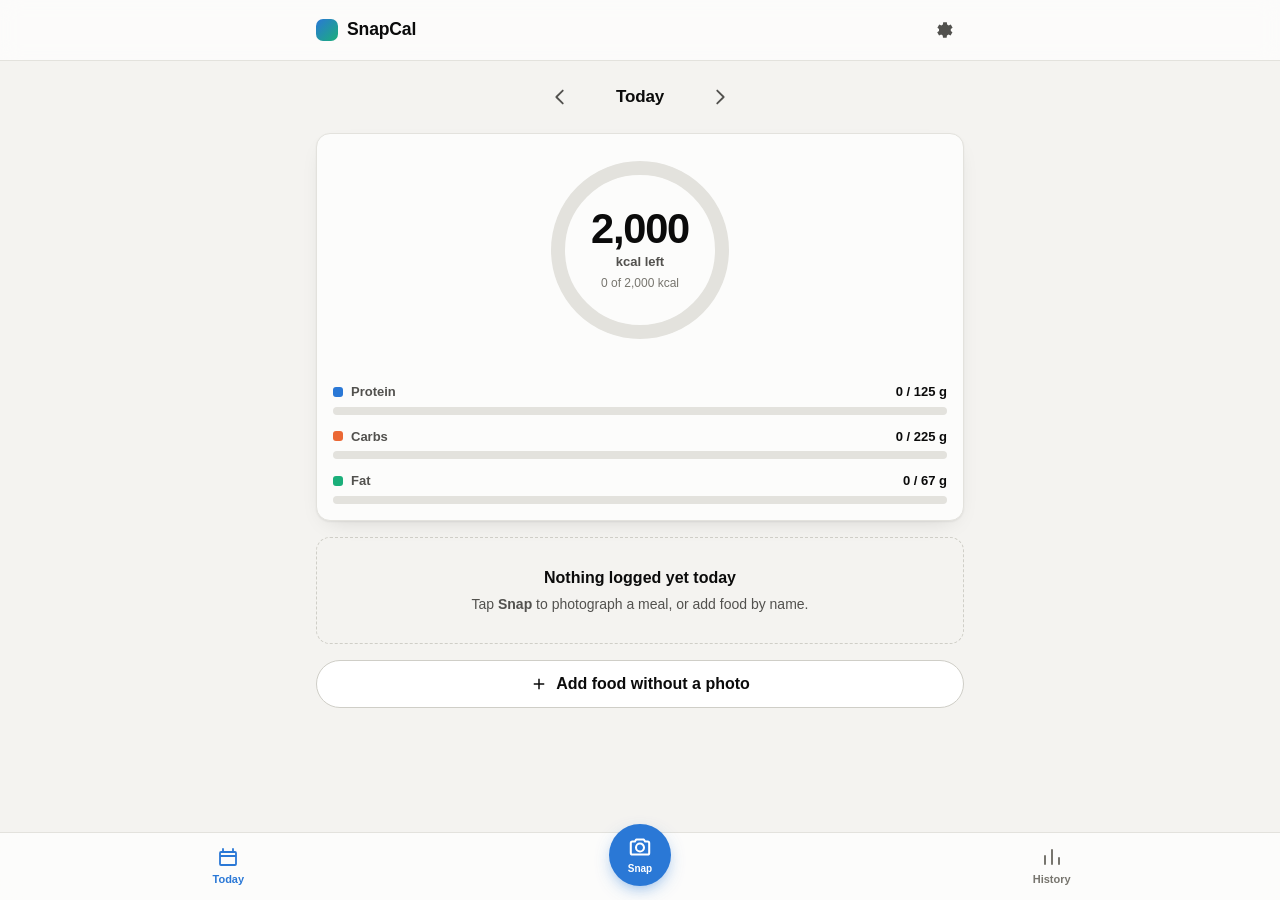
==== calories/index.html @ 0413714c "Add SnapCal: photo-based calorie tracker at /calories/ Snap a meal, have Claude read the plate, corr" ====
<!doctype html>
<html lang="en">
<head>
<meta charset="utf-8">
<meta name="viewport" content="width=device-width, initial-scale=1, viewport-fit=cover">
<title>SnapCal — Calorie Tracker</title>
<meta name="description" content="Track calories by snapping a photo of your meal. Works offline, your data stays on your device.">
<meta name="theme-color" content="#fcfcfb" media="(prefers-color-scheme: light)">
<meta name="theme-color" content="#1a1a19" media="(prefers-color-scheme: dark)">
<link rel="manifest" href="manifest.webmanifest">
<link rel="icon" href="icons/icon-192.png" sizes="192x192">
<link rel="apple-touch-icon" href="icons/apple-touch-icon.png">
<meta name="apple-mobile-web-app-capable" content="yes">
<meta name="apple-mobile-web-app-title" content="SnapCal">
<link rel="stylesheet" href="styles.css">
</head>
<body data-palette="#2a78d6,#eb6834,#1baf7a">

<a class="skip-link" href="#main">Skip to content</a>

<header class="appbar">
  <div class="appbar-in">
    <h1 class="brand"><span class="brand-mark" aria-hidden="true"></span> SnapCal</h1>
    <button type="button" class="icon-btn" id="btn-settings" aria-label="Settings">
      <svg viewBox="0 0 24 24" aria-hidden="true"><path d="M12 15.5a3.5 3.5 0 1 0 0-7 3.5 3.5 0 0 0 0 7Z"/><path d="M19.4 13a7.8 7.8 0 0 0 0-2l2-1.5-2-3.4-2.3 1a7.8 7.8 0 0 0-1.7-1l-.3-2.5h-4l-.3 2.5a7.8 7.8 0 0 0-1.7 1l-2.3-1-2 3.4L6.6 11a7.8 7.8 0 0 0 0 2l-2 1.5 2 3.4 2.3-1a7.8 7.8 0 0 0 1.7 1l.3 2.5h4l.3-2.5a7.8 7.8 0 0 0 1.7-1l2.3 1 2-3.4Z"/></svg>
    </button>
  </div>
</header>

<main id="main">

  <!-- ───────────────────────── TODAY ───────────────────────── -->
  <section class="screen" id="screen-today" aria-labelledby="today-h">
    <div class="day-nav">
      <button type="button" class="icon-btn" id="day-prev" aria-label="Previous day">
        <svg viewBox="0 0 24 24" aria-hidden="true"><path d="M15 5l-7 7 7 7" fill="none" stroke="currentColor" stroke-width="2" stroke-linecap="round" stroke-linejoin="round"/></svg>
      </button>
      <h2 id="today-h" class="day-label">Today</h2>
      <button type="button" class="icon-btn" id="day-next" aria-label="Next day">
        <svg viewBox="0 0 24 24" aria-hidden="true"><path d="M9 5l7 7-7 7" fill="none" stroke="currentColor" stroke-width="2" stroke-linecap="round" stroke-linejoin="round"/></svg>
      </button>
    </div>

    <div class="viz-root card ring-card">
      <figure class="ring-figure">
        <svg class="ring" viewBox="0 0 200 200" role="img" aria-labelledby="ring-title ring-desc">
          <title id="ring-title">Calories today</title>
          <desc id="ring-desc" class="ring-desc">No meals logged yet.</desc>
          <circle class="ring-track" cx="100" cy="100" r="82"></circle>
          <circle class="ring-value" cx="100" cy="100" r="82" transform="rotate(-90 100 100)"></circle>
        </svg>
        <div class="ring-center">
          <strong class="hero-num" id="kcal-left">0</strong>
          <span class="hero-sub" id="kcal-left-label">kcal left</span>
          <span class="hero-foot" id="kcal-of">of 2000 goal</span>
        </div>
      </figure>

      <p class="status-line" id="goal-status" hidden></p>

      <div class="macros" id="macros" role="group" aria-label="Macronutrients">
        <div class="macro" data-macro="p">
          <div class="macro-head"><span class="swatch" aria-hidden="true"></span><span class="macro-name">Protein</span><span class="macro-val">0 g</span></div>
          <div class="macro-bar"><span class="macro-fill"></span><span class="macro-target" aria-hidden="true"></span></div>
        </div>
        <div class="macro" data-macro="c">
          <div class="macro-head"><span class="swatch" aria-hidden="true"></span><span class="macro-name">Carbs</span><span class="macro-val">0 g</span></div>
          <div class="macro-bar"><span class="macro-fill"></span><span class="macro-target" aria-hidden="true"></span></div>
        </div>
        <div class="macro" data-macro="f">
          <div class="macro-head"><span class="swatch" aria-hidden="true"></span><span class="macro-name">Fat</span><span class="macro-val">0 g</span></div>
          <div class="macro-bar"><span class="macro-fill"></span><span class="macro-target" aria-hidden="true"></span></div>
        </div>
      </div>
    </div>

    <div id="meal-groups" class="meals"></div>

    <button type="button" class="btn btn-quiet add-manual" id="btn-add-manual">
      <svg viewBox="0 0 24 24" aria-hidden="true" width="18" height="18" fill="currentColor"><path d="M11 5h2v6h6v2h-6v6h-2v-6H5v-2h6V5Z"/></svg>
      Add food without a photo
    </button>
  </section>

  <!-- ───────────────────────── HISTORY ───────────────────────── -->
  <section class="screen" id="screen-history" aria-labelledby="history-h" hidden>
    <h2 id="history-h">History</h2>

    <div class="stat-row">
      <div class="card stat">
        <span class="stat-label">Daily average</span>
        <strong class="stat-num" id="stat-avg">—</strong>
        <span class="stat-foot" id="stat-avg-foot">last 7 days</span>
      </div>
      <div class="card stat">
        <span class="stat-label">Days on target</span>
        <strong class="stat-num" id="stat-ontarget">—</strong>
        <span class="stat-foot">within goal</span>
      </div>
      <div class="card stat">
        <span class="stat-label">Meals logged</span>
        <strong class="stat-num" id="stat-meals">—</strong>
        <span class="stat-foot">all time</span>
      </div>
    </div>

    <div class="viz-root card">
      <div class="chart-head">
        <h3 class="chart-title">Calories per day</h3>
        <div class="chart-tools">
          <div class="seg" role="group" aria-label="Time range">
            <button type="button" class="seg-btn is-on" data-range="7">7d</button>
            <button type="button" class="seg-btn" data-range="14">14d</button>
            <button type="button" class="seg-btn" data-range="30">30d</button>
          </div>
          <button type="button" class="link-btn" id="btn-table" aria-expanded="false">Table view</button>
        </div>
      </div>
      <div class="chart-wrap">
        <div class="chart" id="chart-days" role="img" aria-labelledby="chart-days-desc"></div>
        <p id="chart-days-desc" class="sr-only">Bar chart of daily calorie totals.</p>
        <div class="tooltip" id="chart-tip" role="status" aria-live="polite" hidden></div>
      </div>
      <div id="table-days" hidden></div>
    </div>
  </section>

  <!-- ───────────────────────── SETTINGS ───────────────────────── -->
  <section class="screen" id="screen-settings" aria-labelledby="settings-h" hidden>
    <h2 id="settings-h">Settings</h2>

    <form class="card stack" id="form-goals" novalidate>
      <h3>Daily targets</h3>
      <label class="field">
        <span>Calorie goal</span>
        <input type="number" id="in-goal" inputmode="numeric" min="800" max="6000" step="10" required>
        <small>kcal per day</small>
      </label>
      <fieldset class="split">
        <legend>Macro split (% of calories)</legend>
        <label class="field"><span>Protein</span><input type="number" id="in-sp" min="5" max="70" step="1"></label>
        <label class="field"><span>Carbs</span><input type="number" id="in-sc" min="5" max="80" step="1"></label>
        <label class="field"><span>Fat</span><input type="number" id="in-sf" min="5" max="70" step="1"></label>
      </fieldset>
      <p class="hint" id="split-hint"></p>
      <details class="calc">
        <summary>Help me pick a goal</summary>
        <div class="stack">
          <div class="split">
            <label class="field"><span>Sex</span>
              <select id="in-sex"><option value="f">Female</option><option value="m">Male</option></select>
            </label>
            <label class="field"><span>Age</span><input type="number" id="in-age" min="14" max="100" step="1"></label>
          </div>
          <div class="split">
            <label class="field"><span>Height</span><input type="number" id="in-height" min="120" max="230" step="1"><small>cm</small></label>
            <label class="field"><span>Weight</span><input type="number" id="in-weight" min="30" max="250" step="0.5"><small>kg</small></label>
          </div>
          <label class="field"><span>Activity</span>
            <select id="in-activity">
              <option value="1.2">Mostly sitting</option>
              <option value="1.375">Light activity, 1–3 days</option>
              <option value="1.55" selected>Moderate, 3–5 days</option>
              <option value="1.725">Very active, 6–7 days</option>
              <option value="1.9">Physical job or athlete</option>
            </select>
          </label>
          <label class="field"><span>Aim</span>
            <select id="in-aim">
              <option value="-500">Lose about 0.5 kg / week</option>
              <option value="-250">Lose slowly</option>
              <option value="0" selected>Maintain</option>
              <option value="250">Gain slowly</option>
            </select>
          </label>
          <button type="button" class="btn btn-quiet" id="btn-calc">Estimate my goal</button>
          <p class="hint" id="calc-out"></p>
          <p class="fineprint">A rough estimate from the Mifflin–St Jeor formula. It is not medical advice — check with a professional before making big changes.</p>
        </div>
      </details>
      <button type="submit" class="btn">Save targets</button>
    </form>

    <form class="card stack" id="form-ai" novalidate>
      <h3>Photo recognition</h3>
      <p class="hint">SnapCal can read your meal photo with Claude and estimate what is on the plate. Paste your own Anthropic API key — it is stored only in this browser and sent only to <code>api.anthropic.com</code>.</p>
      <label class="field">
        <span>Anthropic API key</span>
        <input type="password" id="in-key" autocomplete="off" spellcheck="false" placeholder="sk-ant-...">
        <small>Get one at console.anthropic.com. Leave empty to log meals by hand.</small>
      </label>
      <label class="field">
        <span>Model</span>
        <select id="in-model">
          <option value="claude-sonnet-5-5">Sonnet 5.5 — fast, cheap (recommended)</option>
          <option value="claude-opus-5-5">Opus 5.5 — most accurate</option>
          <option value="claude-haiku-5-5">Haiku 5.5 — fastest</option>
        </select>
      </label>
      <div class="row">
        <button type="submit" class="btn">Save</button>
        <button type="button" class="btn btn-quiet" id="btn-test-key">Test key</button>
      </div>
      <p class="hint" id="key-status"></p>
      <p class="fineprint">A browser-stored key can be read by anything that can run script on this page. Use a key with a low spend limit, and clear it when you are done.</p>
    </form>

    <div class="card stack">
      <h3>Appearance</h3>
      <div class="seg seg-wide" role="group" aria-label="Theme">
        <button type="button" class="seg-btn" data-theme-opt="system">System</button>
        <button type="button" class="seg-btn" data-theme-opt="light">Light</button>
        <button type="button" class="seg-btn" data-theme-opt="dark">Dark</button>
      </div>
    </div>

    <div class="card stack">
      <h3>Your data</h3>
      <p class="hint">Everything lives in this browser — meals in local storage, photos in an on-device database. Nothing is uploaded except the photo you choose to analyse.</p>
      <div class="row wrap">
        <button type="button" class="btn btn-quiet" id="btn-export-json">Export JSON</button>
        <button type="button" class="btn btn-quiet" id="btn-export-csv">Export CSV</button>
        <button type="button" class="btn btn-quiet" id="btn-import">Import JSON</button>
        <button type="button" class="btn btn-danger" id="btn-wipe">Delete everything</button>
      </div>
      <p class="hint" id="data-status"></p>
    </div>

    <p class="fineprint center">SnapCal gives estimates for everyday awareness, not clinical accuracy. Calorie figures in the built-in food list are rounded reference values, and a photo estimate is a best guess from what is visible.</p>
  </section>
</main>

<!-- ───────────────────────── BOTTOM BAR ───────────────────────── -->
<nav class="tabbar" aria-label="Main">
  <button type="button" class="tab is-on" data-tab="today" aria-current="page">
    <svg viewBox="0 0 24 24" aria-hidden="true"><path d="M4 11h16M7 4v3m10-3v3M5 7h14a1 1 0 0 1 1 1v11a1 1 0 0 1-1 1H5a1 1 0 0 1-1-1V8a1 1 0 0 1 1-1Z" fill="none" stroke="currentColor" stroke-width="1.8" stroke-linecap="round"/></svg>
    <span>Today</span>
  </button>
  <button type="button" class="snap-btn" id="btn-snap">
    <svg viewBox="0 0 24 24" aria-hidden="true"><path d="M12 16.2a3.7 3.7 0 1 0 0-7.4 3.7 3.7 0 0 0 0 7.4Z" fill="none" stroke="currentColor" stroke-width="1.9"/><path d="M3.5 8.5A1.5 1.5 0 0 1 5 7h2.3l1.2-2h7l1.2 2H19a1.5 1.5 0 0 1 1.5 1.5v9A1.5 1.5 0 0 1 19 19H5a1.5 1.5 0 0 1-1.5-1.5v-9Z" fill="none" stroke="currentColor" stroke-width="1.9" stroke-linejoin="round"/></svg>
    <span>Snap</span>
  </button>
  <button type="button" class="tab" data-tab="history">
    <svg viewBox="0 0 24 24" aria-hidden="true"><path d="M5 19V11m7 8V5m7 14v-6" fill="none" stroke="currentColor" stroke-width="2" stroke-linecap="round"/></svg>
    <span>History</span>
  </button>
</nav>

<!-- ───────────────────────── CAPTURE SHEET ───────────────────────── -->
<dialog class="sheet sheet-full" id="dlg-capture" aria-labelledby="capture-h">
  <form method="dialog" class="sheet-close-form"><button class="icon-btn sheet-x" value="cancel" aria-label="Close">✕</button></form>
  <h2 id="capture-h" class="sr-only">Take a photo of your meal</h2>
  <div class="cam">
    <video id="cam-video" playsinline muted autoplay></video>
    <div class="cam-frame" aria-hidden="true"></div>
    <p class="cam-msg" id="cam-msg">Starting camera…</p>
  </div>
  <div class="cam-bar">
    <label class="btn btn-quiet">
      Choose photo
      <input type="file" id="in-file" accept="image/*" hidden>
    </label>
    <button type="button" class="shutter" id="btn-shutter" aria-label="Take photo"><span></span></button>
    <button type="button" class="btn btn-quiet" id="btn-flip">Flip</button>
  </div>
</dialog>

<!-- ───────────────────────── REVIEW / CONFIRM SHEET ───────────────────────── -->
<dialog class="sheet" id="dlg-review" aria-labelledby="review-h">
  <div class="sheet-head">
    <h2 id="review-h">New meal</h2>
    <form method="dialog"><button class="icon-btn" value="cancel" aria-label="Close">✕</button></form>
  </div>

  <div class="sheet-body stack">
    <img id="review-photo" class="review-photo" alt="The meal you photographed" hidden>

    <div class="seg seg-wide" role="group" aria-label="Meal">
      <button type="button" class="seg-btn" data-meal="breakfast">Breakfast</button>
      <button type="button" class="seg-btn" data-meal="lunch">Lunch</button>
      <button type="button" class="seg-btn" data-meal="dinner">Dinner</button>
      <button type="button" class="seg-btn" data-meal="snack">Snack</button>
    </div>

    <div class="ai-box" id="ai-box">
      <label class="field">
        <span>Anything the photo doesn't show?</span>
        <input type="text" id="in-hint" placeholder="e.g. cooked with 2 tbsp oil, large portion">
      </label>
      <button type="button" class="btn" id="btn-analyze">Analyse photo with Claude</button>
      <p class="hint" id="ai-status"></p>
    </div>

    <div class="items" id="review-items"></div>

    <div class="add-food">
      <label class="field">
        <span>Add food</span>
        <input type="search" id="in-search" placeholder="Search 95 foods — rice, roti canai, salmon…" autocomplete="off" role="combobox" aria-expanded="false" aria-controls="search-results">
      </label>
      <ul class="results" id="search-results" role="listbox" hidden></ul>
      <button type="button" class="link-btn" id="btn-custom">Enter calories manually</button>
    </div>

  </div>

  <div class="sheet-foot">
    <div class="totals" id="review-totals" aria-live="polite"></div>
    <div class="row">
      <button type="button" class="btn btn-quiet" id="btn-cancel-meal">Discard</button>
      <button type="button" class="btn" id="btn-save-meal">Save meal</button>
    </div>
  </div>
</dialog>

<div class="toast" id="toast" role="status" aria-live="polite" hidden></div>
<canvas id="work-canvas" hidden></canvas>

<script src="app.js" type="module"></script>
</body>
</html>
---- calories/styles.css ----
/* ─────────────────────────────────────────────────────────────
   SnapCal — tokens
   Chart colors follow the validated reference palette:
   categorical slots 1–3 (blue / orange / aqua) for macros,
   sequential blue for the day bars, status colors for goal state.
   ───────────────────────────────────────────────────────────── */
:root {
  color-scheme: light;
  --surface-0: #f4f3f0;
  --surface-1: #fcfcfb;
  --surface-2: #ffffff;
  --border: #e3e2dd;
  --border-strong: #cfcec7;
  --text-primary: #0b0b0b;
  --text-secondary: #52514e;
  --text-muted: #77756e;
  --accent: #2a78d6;
  --accent-ink: #ffffff;
  --accent-soft: #e8f0fc;

  --series-1: #2a78d6;  /* protein */
  --series-2: #eb6834;  /* carbs   */
  --series-3: #1baf7a;  /* fat     */
  --seq-bar: #2a78d6;
  --seq-bar-hover: #1c5cab;
  --seq-bar-dim: #9ec5f4;

  --good: #0ca30c;
  --warning: #fab219;
  --critical: #d03b3b;

  --radius: 14px;
  --radius-sm: 10px;
  --shadow: 0 1px 2px rgba(11, 11, 11, .06), 0 8px 24px -12px rgba(11, 11, 11, .18);
  --gutter: 16px;
  --tabbar-h: 68px;
  --font: -apple-system, BlinkMacSystemFont, "Segoe UI", Roboto, "Helvetica Neue", Arial, sans-serif;
}

@media (prefers-color-scheme: dark) {
  :root:not([data-theme="light"]) {
    color-scheme: dark;
    --surface-0: #121211;
    --surface-1: #1a1a19;
    --surface-2: #232322;
    --border: #35352f;
    --border-strong: #4a4a43;
    --text-primary: #f0efec;
    --text-secondary: #c3c2b7;
    --text-muted: #9c9a90;
    --accent: #3987e5;
    --accent-ink: #0b0b0b;
    --accent-soft: #1d2b3d;

    --series-1: #3987e5;
    --series-2: #d95926;
    --series-3: #199e70;
    --seq-bar: #3987e5;
    --seq-bar-hover: #86b6ef;
    --seq-bar-dim: #1c5cab;

    --shadow: 0 1px 2px rgba(0, 0, 0, .5), 0 8px 24px -12px rgba(0, 0, 0, .7);
  }
}
:root[data-theme="dark"] {
  color-scheme: dark;
  --surface-0: #121211;
  --surface-1: #1a1a19;
  --surface-2: #232322;
  --border: #35352f;
  --border-strong: #4a4a43;
  --text-primary: #f0efec;
  --text-secondary: #c3c2b7;
  --text-muted: #9c9a90;
  --accent: #3987e5;
  --accent-ink: #0b0b0b;
  --accent-soft: #1d2b3d;
  --series-1: #3987e5;
  --series-2: #d95926;
  --series-3: #199e70;
  --seq-bar: #3987e5;
  --seq-bar-hover: #86b6ef;
  --seq-bar-dim: #1c5cab;
  --shadow: 0 1px 2px rgba(0, 0, 0, .5), 0 8px 24px -12px rgba(0, 0, 0, .7);
}

* { box-sizing: border-box; }

html, body { overflow-x: hidden; }

body {
  margin: 0;
  background: var(--surface-0);
  color: var(--text-primary);
  font-family: var(--font);
  font-size: 16px;
  line-height: 1.5;
  -webkit-text-size-adjust: 100%;
  -webkit-tap-highlight-color: transparent;
}

h1, h2, h3 { line-height: 1.25; margin: 0; letter-spacing: -.01em; }
h2 { font-size: 1.25rem; }
h3 { font-size: .95rem; letter-spacing: .02em; text-transform: uppercase; color: var(--text-secondary); }
p { margin: 0; }

.sr-only {
  position: absolute; width: 1px; height: 1px; padding: 0; margin: -1px;
  overflow: hidden; clip: rect(0 0 0 0); white-space: nowrap; border: 0;
}
.skip-link {
  position: absolute; left: -999px; top: 0; z-index: 100;
  background: var(--accent); color: var(--accent-ink); padding: 10px 14px; border-radius: 0 0 8px 0;
}
.skip-link:focus { left: 0; }

:focus-visible { outline: 2px solid var(--accent); outline-offset: 2px; border-radius: 4px; }

/* ── App bar ── */
.appbar {
  position: sticky; top: 0; z-index: 20;
  background: color-mix(in srgb, var(--surface-1) 92%, transparent);
  backdrop-filter: blur(10px);
  border-bottom: 1px solid var(--border);
  padding-top: env(safe-area-inset-top);
}
.appbar-in {
  max-width: 680px; margin: 0 auto; padding: 10px var(--gutter);
  display: flex; align-items: center; justify-content: space-between; gap: 12px;
}
.brand { font-size: 1.1rem; font-weight: 650; display: flex; align-items: center; gap: 9px; }
.brand-mark {
  width: 22px; height: 22px; border-radius: 7px; flex: none;
  background: linear-gradient(135deg, var(--series-1), var(--series-3));
}

.icon-btn {
  appearance: none; border: 0; background: transparent; color: var(--text-secondary);
  width: 40px; height: 40px; border-radius: 50%; display: grid; place-items: center;
  cursor: pointer; font-size: 1rem; padding: 0;
}
.icon-btn:hover { background: var(--surface-2); color: var(--text-primary); }
.icon-btn svg { width: 22px; height: 22px; fill: currentColor; }

/* ── Layout ── */
main { max-width: 680px; margin: 0 auto; padding: 16px var(--gutter) calc(var(--tabbar-h) + 28px + env(safe-area-inset-bottom)); }
.screen { display: grid; gap: 16px; }
.screen[hidden] { display: none; }   /* display:grid would otherwise beat [hidden] */

.card {
  background: var(--surface-1);
  border: 1px solid var(--border);
  border-radius: var(--radius);
  padding: 16px;
  box-shadow: var(--shadow);
}
.stack { display: grid; gap: 14px; }
.row { display: flex; gap: 10px; align-items: center; }
.row.wrap { flex-wrap: wrap; }
.center { text-align: center; }

/* ── Buttons ── */
.btn {
  appearance: none; cursor: pointer; font: inherit; font-weight: 550;
  padding: 11px 18px; border-radius: 999px; border: 1px solid transparent;
  background: var(--accent); color: var(--accent-ink); min-height: 44px;
  display: inline-flex; align-items: center; justify-content: center; gap: 8px;
}
.btn:hover { filter: brightness(1.06); }
.btn:disabled { opacity: .5; cursor: default; filter: none; }
.btn-quiet { background: var(--surface-2); color: var(--text-primary); border-color: var(--border-strong); }
.btn-danger { background: transparent; color: var(--critical); border-color: var(--critical); }
.link-btn {
  appearance: none; border: 0; background: none; padding: 4px 0; cursor: pointer;
  color: var(--accent); font: inherit; text-decoration: underline; text-underline-offset: 3px;
}

.seg { display: inline-flex; background: var(--surface-2); border: 1px solid var(--border); border-radius: 999px; padding: 3px; gap: 2px; }
.seg-wide { display: flex; }
.seg-wide .seg-btn { flex: 1; }
.seg-btn {
  appearance: none; border: 0; background: transparent; color: var(--text-secondary);
  font: inherit; font-size: .875rem; font-weight: 550; padding: 8px 14px; border-radius: 999px;
  cursor: pointer; min-height: 36px; white-space: nowrap;
}
.seg-btn.is-on { background: var(--accent); color: var(--accent-ink); }

/* ── Fields ── */
.field { display: grid; gap: 5px; }
.field > span { font-size: .8125rem; font-weight: 550; color: var(--text-secondary); }
.field small { font-size: .75rem; color: var(--text-muted); }
input, select, textarea {
  font: inherit; color: var(--text-primary); background: var(--surface-2);
  border: 1px solid var(--border-strong); border-radius: var(--radius-sm);
  padding: 11px 12px; min-height: 44px; width: 100%;
}
input[type="number"] { -moz-appearance: textfield; }
.split { display: grid; grid-template-columns: repeat(3, 1fr); gap: 10px; border: 0; padding: 0; margin: 0; }
.split legend { font-size: .8125rem; font-weight: 550; color: var(--text-secondary); padding: 0 0 6px; }
.hint { font-size: .8125rem; color: var(--text-secondary); }
.fineprint { font-size: .75rem; color: var(--text-muted); }
.calc summary { cursor: pointer; font-size: .875rem; color: var(--accent); padding: 4px 0; }
.calc > .stack { padding-top: 12px; }

/* ── Day nav ── */
.day-nav { display: flex; align-items: center; justify-content: center; gap: 8px; }
.day-label { font-size: 1.0625rem; min-width: 11ch; text-align: center; }

/* ── Ring (hero number) ── */
.ring-card { display: grid; gap: 16px; justify-items: center; }
.ring-figure { position: relative; width: 200px; max-width: 100%; margin: 0; }
.ring { display: block; width: 100%; height: auto; }
.ring-track { fill: none; stroke: var(--border); stroke-width: 14; }
.ring-value {
  fill: none; stroke: var(--seq-bar); stroke-width: 14; stroke-linecap: round;
  stroke-dasharray: 515.2; stroke-dashoffset: 515.2;
  transition: stroke-dashoffset .5s ease, stroke .3s ease;
}
.ring-value.is-over { stroke: var(--critical); }
.ring-center {
  position: absolute; inset: 0; display: grid; place-content: center; text-align: center; gap: 2px;
}
.hero-num { font-size: 2.6rem; font-weight: 700; line-height: 1; letter-spacing: -.03em; font-variant-numeric: tabular-nums; }
.hero-sub { font-size: .8125rem; font-weight: 550; color: var(--text-secondary); }
.hero-foot { font-size: .75rem; color: var(--text-muted); }

.status-line { display: flex; align-items: center; gap: 8px; font-size: .875rem; font-weight: 550; }
.status-line .dot { width: 10px; height: 10px; border-radius: 50%; flex: none; }
.status-line[data-state="good"] .dot { background: var(--good); }
.status-line[data-state="warning"] .dot { background: var(--warning); }
.status-line[data-state="critical"] .dot { background: var(--critical); }

/* ── Macro bars (direct-labelled: relief for low-contrast slots) ── */
.macros { display: grid; gap: 12px; width: 100%; }
.macro-head { display: flex; align-items: center; gap: 8px; font-size: .8125rem; margin-bottom: 5px; }
.macro-name { color: var(--text-secondary); font-weight: 550; }
.macro-val { margin-left: auto; color: var(--text-primary); font-weight: 600; font-variant-numeric: tabular-nums; }
.swatch { width: 10px; height: 10px; border-radius: 3px; flex: none; }
.macro[data-macro="p"] .swatch, .macro[data-macro="p"] .macro-fill { background: var(--series-1); }
.macro[data-macro="c"] .swatch, .macro[data-macro="c"] .macro-fill { background: var(--series-2); }
.macro[data-macro="f"] .swatch, .macro[data-macro="f"] .macro-fill { background: var(--series-3); }
.macro-bar { position: relative; height: 8px; background: var(--border); border-radius: 999px; overflow: hidden; }
.macro-fill { display: block; height: 100%; width: 0; border-radius: 999px; transition: width .45s ease; }
.macro-target {
  position: absolute; top: -3px; bottom: -3px; width: 2px; background: var(--text-muted);
  border-radius: 1px; left: 100%;
}

/* ── Meals list ── */
.meals { display: grid; gap: 12px; }
.meal-group { }
.meal-group-head {
  display: flex; align-items: baseline; gap: 8px; padding: 0 4px 8px;
}
.meal-group-head h3 { text-transform: none; font-size: .9375rem; color: var(--text-primary); letter-spacing: 0; }
.meal-group-kcal { margin-left: auto; font-size: .875rem; color: var(--text-secondary); font-variant-numeric: tabular-nums; }

.entry {
  display: grid; grid-template-columns: 52px minmax(0, 1fr) auto auto; gap: 10px; align-items: center;
  background: var(--surface-1); border: 1px solid var(--border); border-radius: var(--radius);
  padding: 10px; margin-bottom: 8px;
}
.entry-thumb {
  width: 52px; height: 52px; border-radius: var(--radius-sm); object-fit: cover;
  background: var(--surface-2); display: grid; place-items: center; overflow: hidden;
}
.entry-thumb svg { width: 24px; height: 24px; color: var(--text-muted); }
.entry-thumb img { width: 100%; height: 100%; object-fit: cover; display: block; }
.entry-main { min-width: 0; }
.entry-name { font-weight: 550; font-size: .9375rem; overflow-wrap: anywhere; }
.entry-sub { font-size: .75rem; color: var(--text-muted); white-space: nowrap; overflow: hidden; text-overflow: ellipsis; }
.entry-kcal { font-weight: 650; font-variant-numeric: tabular-nums; text-align: right; }
.entry-kcal small { display: block; font-weight: 400; font-size: .6875rem; color: var(--text-muted); }
.entry-actions { display: flex; gap: 0; }
.entry-actions .icon-btn { width: 36px; height: 36px; }
.entry-actions svg { width: 19px; height: 19px; }

.empty {
  text-align: center; color: var(--text-secondary); padding: 28px 16px;
  border: 1px dashed var(--border-strong); border-radius: var(--radius);
}
.add-manual { width: 100%; }

.empty strong { display: block; font-size: 1rem; margin-bottom: 4px; color: var(--text-primary); }
.empty p { font-size: .875rem; }

/* ── Stats ── */
.stat-row { display: grid; grid-template-columns: repeat(3, 1fr); gap: 10px; }
.stat { display: grid; gap: 2px; padding: 14px 12px; }
.stat-label { font-size: .75rem; color: var(--text-secondary); font-weight: 550; }
.stat-num { font-size: 1.5rem; font-weight: 700; letter-spacing: -.02em; font-variant-numeric: tabular-nums; }
.stat-foot { font-size: .6875rem; color: var(--text-muted); }

/* ── Day chart ── */
.chart-head { display: flex; align-items: center; gap: 12px; flex-wrap: wrap; margin-bottom: 14px; }
.chart-title { font-size: .9375rem; text-transform: none; letter-spacing: 0; color: var(--text-primary); }
.chart-tools { margin-left: auto; display: flex; align-items: center; gap: 10px; flex-wrap: wrap; }
.chart-wrap { position: relative; }
.chart {
  display: flex; align-items: flex-end; gap: 2px; height: 180px;
  border-bottom: 1px solid var(--border); position: relative; padding-bottom: 0;
}
.bar-col {
  flex: 1 1 0; min-width: 0; height: 100%; display: flex; flex-direction: column;
  justify-content: flex-end; align-items: stretch; background: none; border: 0; padding: 0 1px;
  cursor: pointer; position: relative;
}
.bar {
  width: 100%; background: var(--seq-bar); border-radius: 4px 4px 0 0; min-height: 2px;
  transition: height .4s ease, background .2s ease;
}
.bar-col[data-empty="1"] .bar { background: var(--border); }
.bar-col:hover .bar, .bar-col:focus-visible .bar { background: var(--seq-bar-hover); }
.goal-line {
  position: absolute; left: 0; right: 0; border-top: 2px dashed var(--border-strong);
  pointer-events: none;
}
.goal-line span {
  position: absolute; right: 0; top: -1.4em; font-size: .6875rem; color: var(--text-muted);
  background: var(--surface-1); padding: 0 4px;
}
.chart-axis { display: flex; gap: 2px; margin-top: 6px; }
.chart-axis span {
  flex: 1 1 0; min-width: 0; text-align: center; font-size: .625rem; color: var(--text-muted);
  overflow: hidden; white-space: nowrap;
}
.tooltip {
  position: absolute; z-index: 5; pointer-events: none; transform: translate(-50%, -100%);
  background: var(--surface-2); border: 1px solid var(--border-strong); border-radius: 8px;
  padding: 7px 10px; font-size: .75rem; box-shadow: var(--shadow); white-space: nowrap;
}
.tooltip strong { display: block; font-size: .8125rem; }

table.data { width: 100%; border-collapse: collapse; font-size: .8125rem; margin-top: 12px; }
table.data th, table.data td { text-align: right; padding: 6px 8px; border-bottom: 1px solid var(--border); }
table.data th:first-child, table.data td:first-child { text-align: left; }
table.data th { color: var(--text-secondary); font-weight: 550; }
table.data td { font-variant-numeric: tabular-nums; }

/* ── Tab bar ── */
.tabbar {
  position: fixed; bottom: 0; left: 0; right: 0; z-index: 30;
  background: color-mix(in srgb, var(--surface-1) 94%, transparent);
  backdrop-filter: blur(12px);
  border-top: 1px solid var(--border);
  display: flex; align-items: center; justify-content: space-around;
  padding: 6px 8px calc(6px + env(safe-area-inset-bottom));
  height: calc(var(--tabbar-h) + env(safe-area-inset-bottom));
}
.tab {
  appearance: none; border: 0; background: none; color: var(--text-muted); cursor: pointer;
  display: grid; justify-items: center; gap: 2px; font: inherit; font-size: .6875rem; font-weight: 550;
  padding: 6px 14px; border-radius: 12px; flex: 1; max-width: 120px;
}
.tab svg { width: 24px; height: 24px; }
.tab.is-on { color: var(--accent); }
.snap-btn {
  appearance: none; border: 0; cursor: pointer; font: inherit; font-size: .625rem; font-weight: 650;
  background: var(--accent); color: var(--accent-ink);
  width: 62px; height: 62px; border-radius: 50%; margin-top: -24px;
  display: grid; justify-items: center; align-content: center; gap: 1px;
  box-shadow: 0 6px 18px -6px color-mix(in srgb, var(--accent) 70%, transparent);
  flex: none;
}
.snap-btn svg { width: 26px; height: 26px; }
.snap-btn:active { transform: scale(.96); }

/* ── Sheets ── */
dialog.sheet {
  border: 0; padding: 0; margin: 0 auto auto; max-width: 680px; width: 100%;
  max-height: 100dvh; background: var(--surface-0); color: var(--text-primary);
  border-radius: 0; overflow: hidden;
}
dialog.sheet::backdrop { background: rgba(0, 0, 0, .55); }
@media (min-width: 640px) {
  dialog.sheet { margin: auto; border-radius: var(--radius); max-height: 92dvh; }
}
dialog[open].sheet { display: grid; grid-template-rows: auto 1fr auto; }
.sheet-head {
  display: flex; align-items: center; gap: 12px; padding: 14px var(--gutter);
  border-bottom: 1px solid var(--border); background: var(--surface-1);
  padding-top: calc(14px + env(safe-area-inset-top));
}
.sheet-head h2 { font-size: 1.0625rem; }
.sheet-head form { margin-left: auto; }
.sheet-body { padding: 16px var(--gutter); overflow-y: auto; -webkit-overflow-scrolling: touch; }
.sheet-foot {
  display: grid; gap: 10px; padding: 12px var(--gutter) calc(12px + env(safe-area-inset-bottom));
  border-top: 1px solid var(--border); background: var(--surface-1);
}
.sheet-foot .row { gap: 10px; }
.sheet-foot .btn { flex: 1; }

/* ── Camera ── */
dialog.sheet-full { max-width: 100%; height: 100dvh; background: #000; }
dialog[open].sheet-full { display: grid; grid-template-rows: 1fr auto; }
.sheet-close-form { position: absolute; top: calc(10px + env(safe-area-inset-top)); right: 10px; z-index: 3; }
.sheet-x { background: rgba(0, 0, 0, .5); color: #fff; }
.sheet-x:hover { background: rgba(0, 0, 0, .7); color: #fff; }
.cam { position: relative; overflow: hidden; background: #000; display: grid; place-items: center; }
.cam video { width: 100%; height: 100%; object-fit: cover; display: block; }
.cam-frame {
  position: absolute; inset: 12% 8%; border: 2px solid rgba(255, 255, 255, .55);
  border-radius: 18px; pointer-events: none;
}
.cam-msg {
  position: absolute; bottom: 16px; left: 16px; right: 16px; text-align: center;
  color: #fff; font-size: .875rem; text-shadow: 0 1px 4px rgba(0, 0, 0, .8);
}
.cam-bar {
  display: flex; align-items: center; justify-content: space-between; gap: 12px;
  padding: 16px var(--gutter) calc(20px + env(safe-area-inset-bottom)); background: #000;
}
.cam-bar .btn-quiet { background: #1f1f1f; color: #fff; border-color: #3a3a3a; }
.shutter {
  appearance: none; width: 70px; height: 70px; border-radius: 50%; flex: none; cursor: pointer;
  background: transparent; border: 4px solid #fff; display: grid; place-items: center; padding: 0;
}
.shutter span { width: 54px; height: 54px; border-radius: 50%; background: #fff; display: block; }
.shutter:active span { background: #c9c9c9; }
.shutter:disabled { opacity: .35; cursor: default; }
.cam-bar.no-cam .btn-quiet#btn-flip { visibility: hidden; }
.cam-bar.no-cam label.btn { background: var(--accent); color: #fff; border-color: transparent; }

/* ── Review sheet ── */
.review-photo {
  width: 100%; max-height: 240px; object-fit: cover; border-radius: var(--radius);
  display: block; background: var(--surface-2);
}
.ai-box { display: grid; gap: 10px; background: var(--surface-1); border: 1px solid var(--border); border-radius: var(--radius); padding: 14px; }
.items { display: grid; gap: 10px; }
.item {
  background: var(--surface-1); border: 1px solid var(--border); border-radius: var(--radius); padding: 12px;
  display: grid; gap: 8px;
}
.item-top { display: flex; align-items: flex-start; gap: 10px; }
.item-name { font-weight: 550; font-size: .9375rem; flex: 1; min-width: 0; min-height: 38px; padding: 7px 9px; }
.item-grid { display: grid; grid-template-columns: repeat(2, 1fr); gap: 8px 10px; }
.item-grid.macros-grid { grid-template-columns: repeat(3, 1fr); }
.item-grid .field > span { font-size: .6875rem; }
.item-grid input { min-height: 38px; padding: 7px 9px; font-size: .9375rem; }
.item-portion { font-size: .75rem; color: var(--text-muted); margin-top: -4px; }
.badge {
  font-size: .625rem; align-self: center; font-weight: 600; padding: 2px 8px; border-radius: 999px;
  background: var(--accent-soft); color: var(--accent); white-space: nowrap;
}
.badge[data-conf="low"] { background: color-mix(in srgb, var(--warning) 22%, transparent); color: var(--text-primary); }
.badge[data-conf="medium"] { background: color-mix(in srgb, var(--warning) 14%, transparent); color: var(--text-primary); }

.add-food { position: relative; display: grid; gap: 8px; }
.results {
  list-style: none; margin: 0; padding: 4px; max-height: 260px; overflow-y: auto;
  background: var(--surface-2); border: 1px solid var(--border-strong);
  border-radius: var(--radius-sm); box-shadow: var(--shadow);
}
.results li { }
.results button {
  appearance: none; width: 100%; text-align: left; background: none; border: 0; font: inherit;
  padding: 9px 10px; border-radius: 8px; cursor: pointer; color: var(--text-primary);
  display: flex; gap: 10px; align-items: baseline;
}
.results button:hover, .results button:focus-visible { background: var(--accent-soft); }
.results .r-name { flex: 1; font-size: .875rem; }
.results .r-kcal { font-size: .75rem; color: var(--text-secondary); font-variant-numeric: tabular-nums; }

.totals {
  display: flex; align-items: baseline; gap: 8px; flex-wrap: wrap;
  padding: 10px 14px; border-radius: var(--radius-sm); background: var(--accent-soft);
  font-size: .8125rem;
}
.totals strong { font-size: 1.25rem; font-variant-numeric: tabular-nums; }
.totals .t-macros { margin-left: auto; color: var(--text-secondary); }

/* ── Toast ── */
.toast {
  position: fixed; left: 50%; transform: translateX(-50%);
  bottom: calc(var(--tabbar-h) + 18px + env(safe-area-inset-bottom)); z-index: 60;
  background: var(--text-primary); color: var(--surface-1);
  padding: 11px 16px; border-radius: 999px; font-size: .875rem; font-weight: 550;
  box-shadow: var(--shadow); max-width: calc(100vw - 32px); text-align: center;
}

.spin { display: inline-block; width: 14px; height: 14px; border-radius: 50%;
  border: 2px solid currentColor; border-top-color: transparent; animation: spin .7s linear infinite; }
@keyframes spin { to { transform: rotate(360deg); } }

@media (prefers-reduced-motion: reduce) {
  *, *::before, *::after { transition-duration: .01ms !important; animation-duration: .01ms !important; }
}

@media (forced-colors: active) {
  .bar, .macro-fill, .ring-value { forced-color-adjust: none; }
  .card, .entry { border-color: CanvasText; }
}
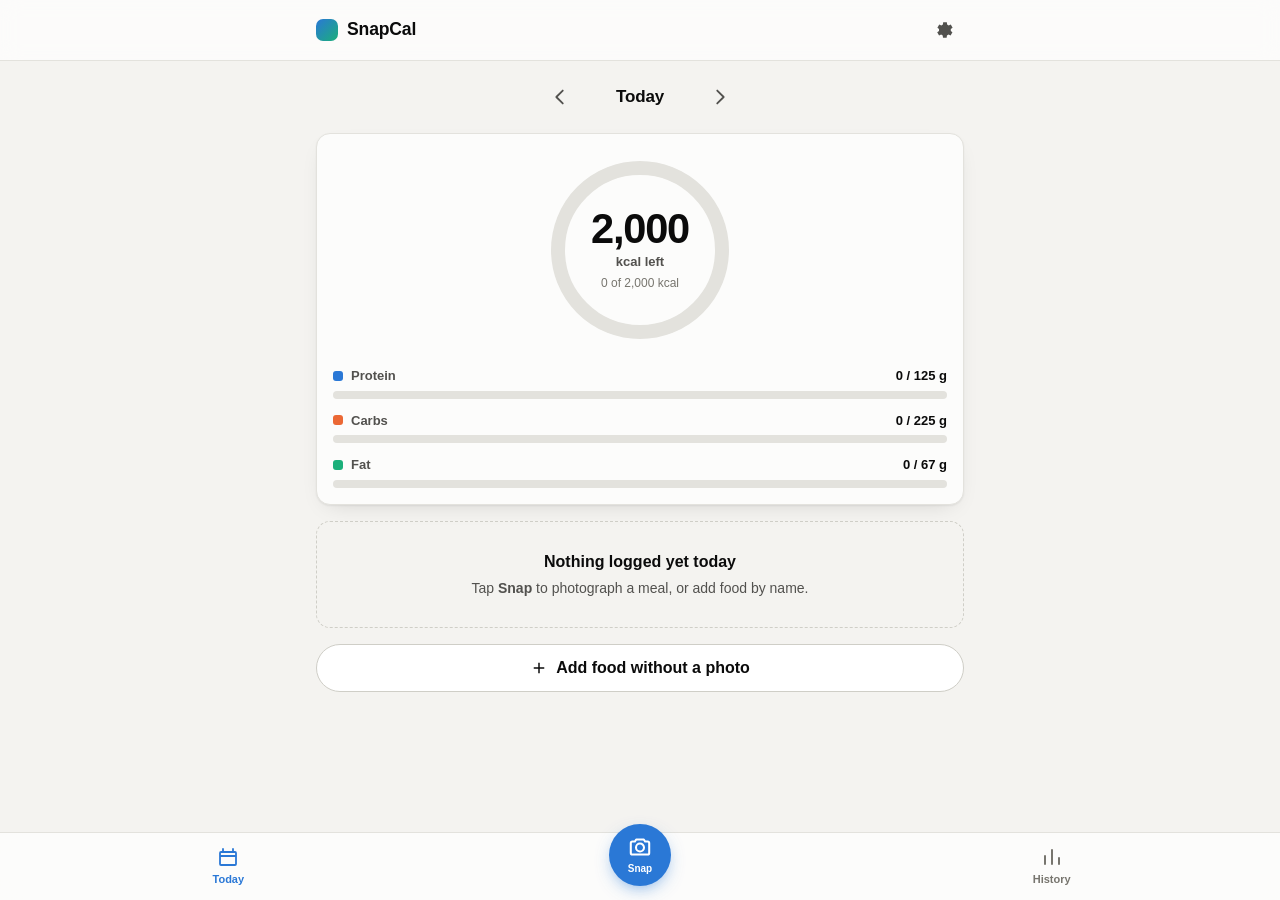
==== commit 7a7d0a63: "SnapCal: scan the photo automatically, with an option to skip review A photo is the whole instructio" ====
--- a/calories/index.html
+++ b/calories/index.html
@@ -201,6 +201,13 @@
         <button type="submit" class="btn">Save</button>
         <button type="button" class="btn btn-quiet" id="btn-test-key">Test key</button>
       </div>
+      <label class="check">
+        <input type="checkbox" id="in-autolog">
+        <span>
+          <strong>Log the meal straight after scanning</strong>
+          <small>Snap and it's done — no review step. The meal stays editable from Today.</small>
+        </span>
+      </label>
       <p class="hint" id="key-status"></p>
       <p class="fineprint">A browser-stored key can be read by anything that can run script on this page. Use a key with a low spend limit, and clear it when you are done.</p>
     </form>
@@ -282,14 +289,27 @@
       <button type="button" class="seg-btn" data-meal="snack">Snack</button>
     </div>
 
-    <div class="ai-box" id="ai-box">
-      <label class="field">
-        <span>Anything the photo doesn't show?</span>
-        <input type="text" id="in-hint" placeholder="e.g. cooked with 2 tbsp oil, large portion">
-      </label>
-      <button type="button" class="btn" id="btn-analyze">Analyse photo with Claude</button>
-      <p class="hint" id="ai-status"></p>
-    </div>
+    <p class="scan-note" id="scan-note" role="status" hidden>
+      <span class="spin" aria-hidden="true"></span> Reading your plate…
+    </p>
+
+    <div class="no-key-box" id="no-key-box" hidden>
+      <p class="hint"><strong>Scanning is not set up yet.</strong> With an Anthropic API key,
+      a photo is read automatically the moment you take it. Until then, add the food by name below.</p>
+      <button type="button" class="btn" id="btn-setup-key">Set up scanning</button>
+    </div>
+
+    <details class="ai-box" id="ai-box">
+      <summary>Rescan with a hint</summary>
+      <div class="stack">
+        <label class="field">
+          <span>Anything the photo doesn't show?</span>
+          <input type="text" id="in-hint" placeholder="e.g. cooked with 2 tbsp oil, large portion">
+        </label>
+        <button type="button" class="btn btn-quiet" id="btn-analyze">Scan this photo</button>
+      </div>
+    </details>
+    <p class="hint" id="ai-status"></p>
 
     <div class="items" id="review-items"></div>
 
--- a/calories/styles.css
+++ b/calories/styles.css
@@ -86,6 +86,10 @@
 
 * { box-sizing: border-box; }
 
+/* A display rule on an element otherwise beats the UA's [hidden] — this keeps
+   `el.hidden = true` authoritative everywhere in the app. */
+[hidden] { display: none !important; }
+
 html, body { overflow-x: hidden; }
 
 body {
@@ -145,7 +149,6 @@
 /* ── Layout ── */
 main { max-width: 680px; margin: 0 auto; padding: 16px var(--gutter) calc(var(--tabbar-h) + 28px + env(safe-area-inset-bottom)); }
 .screen { display: grid; gap: 16px; }
-.screen[hidden] { display: none; }   /* display:grid would otherwise beat [hidden] */
 
 .card {
   background: var(--surface-1);
@@ -427,7 +430,25 @@
   width: 100%; max-height: 240px; object-fit: cover; border-radius: var(--radius);
   display: block; background: var(--surface-2);
 }
-.ai-box { display: grid; gap: 10px; background: var(--surface-1); border: 1px solid var(--border); border-radius: var(--radius); padding: 14px; }
+.ai-box { background: var(--surface-1); border: 1px solid var(--border); border-radius: var(--radius); padding: 12px 14px; }
+.ai-box summary { cursor: pointer; font-size: .8125rem; font-weight: 550; color: var(--accent); }
+.ai-box > .stack { padding-top: 12px; }
+.no-key-box { display: grid; gap: 12px; background: var(--accent-soft); border-radius: var(--radius); padding: 14px; }
+.no-key-box .hint { color: var(--text-primary); }
+
+.scan-note {
+  display: flex; align-items: center; justify-content: center; gap: 10px;
+  background: var(--surface-1); border: 1px solid var(--border); border-radius: var(--radius);
+  padding: 18px; font-size: .9375rem; font-weight: 550; color: var(--text-secondary);
+}
+.sheet.is-scanning .review-photo { opacity: .55; }
+.sheet.is-scanning .add-food, .sheet.is-scanning .ai-box { opacity: .5; pointer-events: none; }
+
+.check { display: flex; gap: 10px; align-items: flex-start; cursor: pointer; }
+.check input { width: 20px; height: 20px; min-height: 0; flex: none; margin-top: 2px; accent-color: var(--accent); }
+.check span { display: grid; gap: 2px; }
+.check strong { font-size: .875rem; font-weight: 550; }
+.check small { font-size: .75rem; color: var(--text-muted); }
 .items { display: grid; gap: 10px; }
 .item {
   background: var(--surface-1); border: 1px solid var(--border); border-radius: var(--radius); padding: 12px;
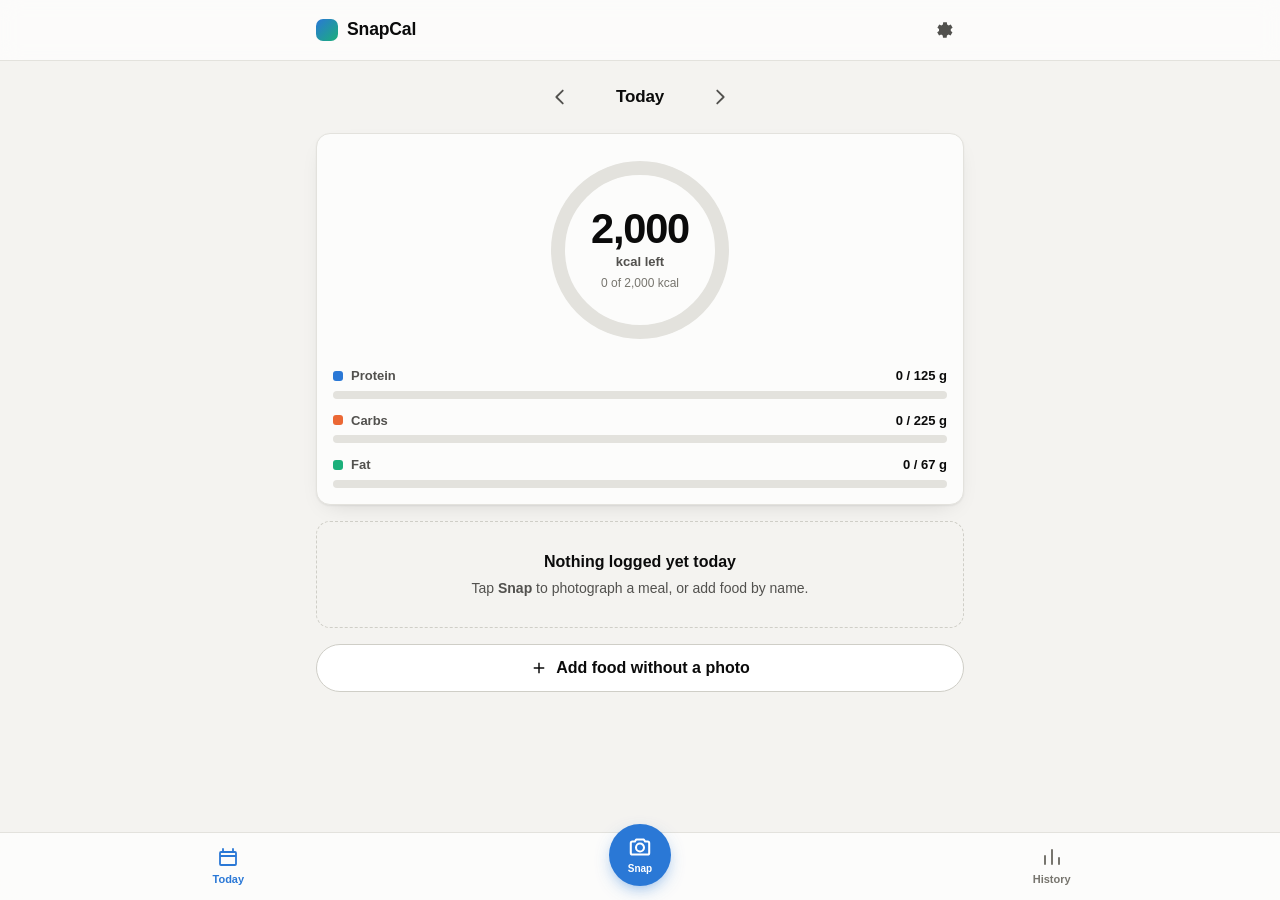
==== commit 4afcc02e: "SnapCal: show real per-scan cost in the model picker The labels sold the models on speed, which is n" ====
--- a/calories/index.html
+++ b/calories/index.html
@@ -192,10 +192,12 @@
       <label class="field">
         <span>Model</span>
         <select id="in-model">
-          <option value="claude-sonnet-5-5">Sonnet 5.5 — fast, cheap (recommended)</option>
-          <option value="claude-opus-5-5">Opus 5.5 — most accurate</option>
-          <option value="claude-haiku-5-5">Haiku 5.5 — fastest</option>
+          <option value="claude-sonnet-5-5">Sonnet 5.5 — about 0.6¢ a scan (recommended)</option>
+          <option value="claude-opus-5-5">Opus 5.5 — about 1.3¢, best on crowded plates</option>
+          <option value="claude-haiku-5-5">Haiku 5.5 — about 0.03¢, cheapest and fastest</option>
         </select>
+        <small>Rough cost per photo at today's rates. Three meals a day is
+        well under US$1 a month on Sonnet.</small>
       </label>
       <div class="row">
         <button type="submit" class="btn">Save</button>
